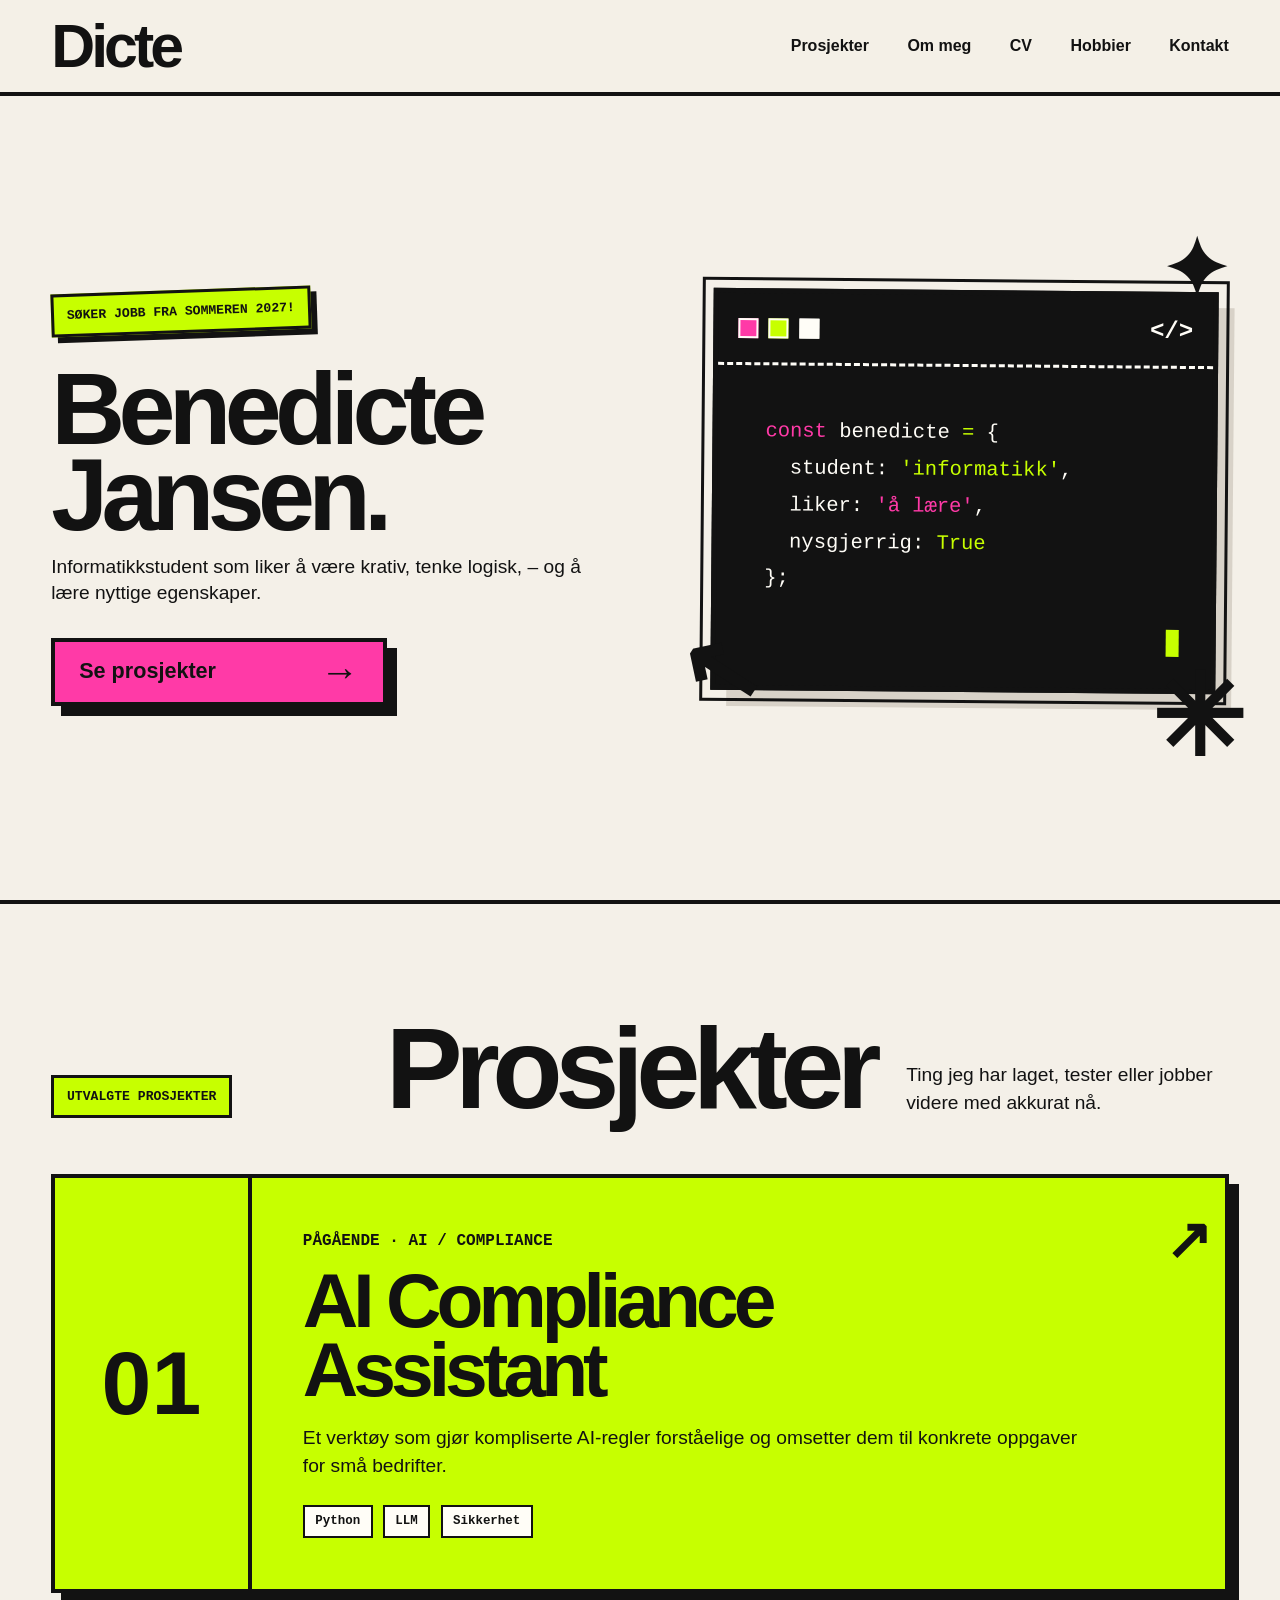
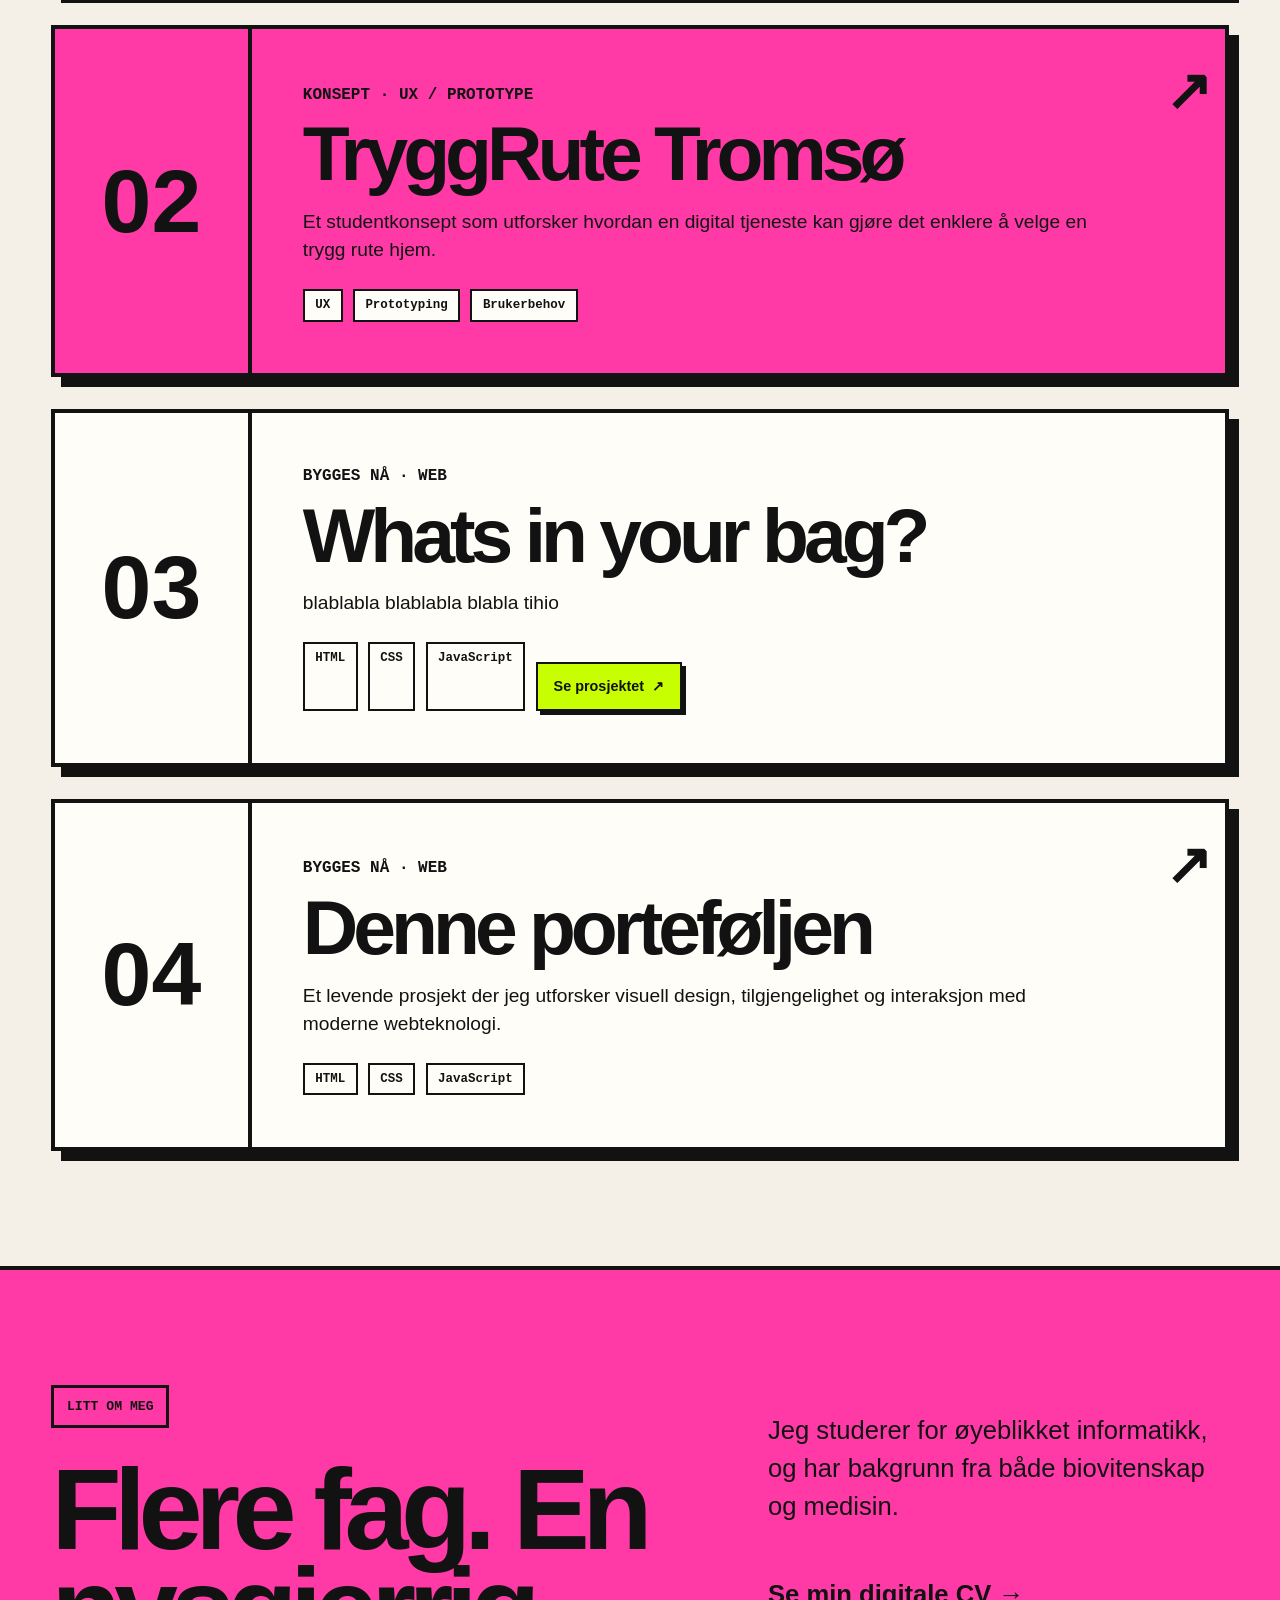
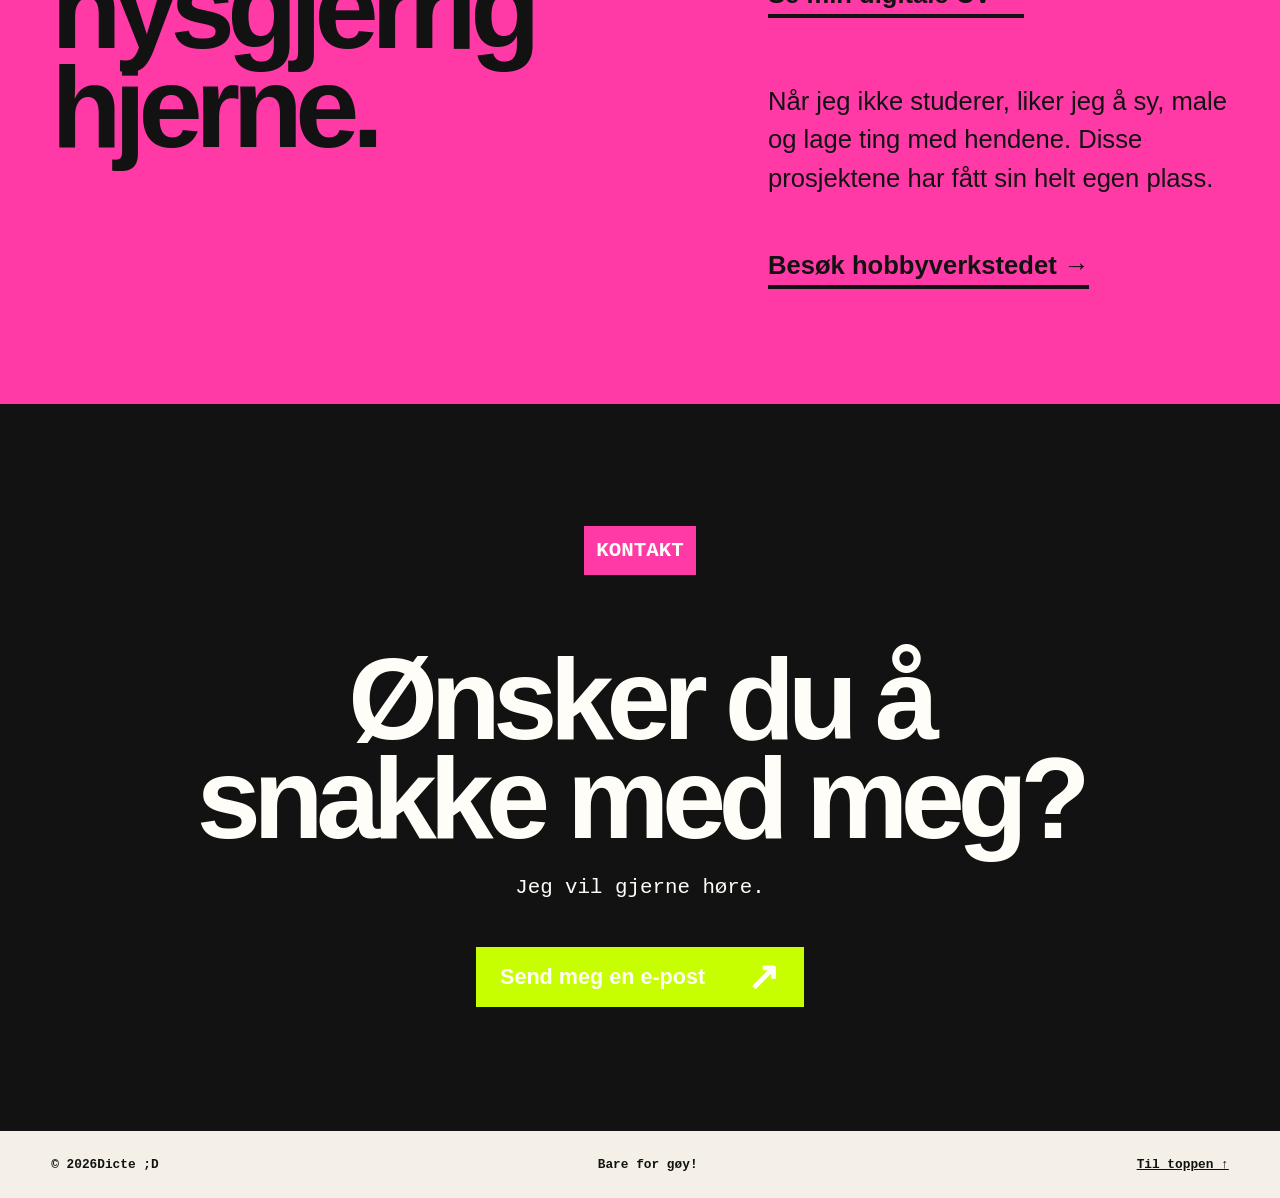
==== index.html @ 51a048f0 "Første versjon av portflj" ====
<!doctype html>
<html lang="no">
  <head>
    <meta charset="UTF-8" />
    <meta name="viewport" content="width=device-width, initial-scale=1.0" />
    <meta
      name="description"
      content="Porteføljen til Dicte – informatikkstudent, utvikler og kreativ problemløser."
    />
    <title>Benedicte – informatikkstudent og utvikler</title>
    <link rel="stylesheet" href="style.css" />
    <script src="script.js" defer></script>
  </head>

  <body>
    <header class="site-header" id="top">
      <a class="site-logo" href="index.html" aria-label="Dicte – forsiden">
        Dicte
      </a>

      <button
        class="menu-button"
        type="button"
        aria-expanded="false"
        aria-controls="main-menu"
      >
        Meny +
      </button>

      <nav class="main-menu" id="main-menu" aria-label="Hovedmeny">
        <a href="#prosjekter">Prosjekter</a>
        <a href="#om">Om meg</a>
        <a href="CV.html">CV</a>
        <a href="hobbier.html">Hobbier</a>
        <a href="#kontakt">Kontakt</a>
      </nav>
    </header>

    <main>
      <section class="hero" aria-labelledby="hero-title">
        <div class="hero__copy">
          <p class="sticker">Søker jobb fra sommeren 2027!</p>
          <h1 id="hero-title">Benedicte<br />Jansen.</h1>
          <p class="hero__intro">
            Informatikkstudent som liker å være krativ, tenke logisk,
            – og å lære nyttige egenskaper.
          </p>
          <a class="button button--pink" href="#prosjekter">
            Se prosjekter <span aria-hidden="true">→</span>
          </a>
        </div>

        <div class="hero__visual" aria-label="En liten kodeintroduksjon">
          <span class="decoration decoration--spark" aria-hidden="true">✦</span>
          <div class="terminal">
            <div class="terminal__bar" aria-hidden="true">
              <span class="dot dot--pink"></span>
              <span class="dot dot--lime"></span>
              <span class="dot dot--paper"></span>
              <strong>&lt;/&gt;</strong>
            </div>
            <pre><code><span class="pink">const</span> benedicte <span class="lime">=</span> {
  student: <span class="lime">'informatikk'</span>,
  liker: <span class="pink">'å lære'</span>,
  nysgjerrig: <span class="lime">True</span>
};</code></pre>
            <span class="terminal__caret" aria-hidden="true"></span>
          </div>
          <span class="decoration decoration--cursor" aria-hidden="true">↖</span>
          <span class="decoration decoration--star" aria-hidden="true">✳</span>
        </div>
      </section>

      <section class="section" id="prosjekter" aria-labelledby="projects-title">
        <div class="section-heading">
          <p class="label">Utvalgte prosjekter</p>
          <h2 id="projects-title">Prosjekter</h2>
          <p>Ting jeg har laget, tester eller jobber videre med akkurat nå.</p>
        </div>

        <div class="project-list">
          
          <article class="project-card project-card--lime">
            <div class="project-card__number">01</div>
            <div class="project-card__content">
              <p class="eyebrow">Pågående · AI / compliance</p>
              <h3>AI Compliance Assistant</h3>
              <p>
                Et verktøy som gjør kompliserte AI-regler forståelige og
                omsetter dem til konkrete oppgaver for små bedrifter.
              </p>
              <ul class="tags" aria-label="Teknologier">
                <li>Python</li>
                <li>LLM</li>
                <li>Sikkerhet</li>
              </ul>
            </div>
            <span class="project-card__arrow" aria-hidden="true">↗</span>
          </article>

          <article class="project-card project-card--pink">
            <div class="project-card__number">02</div>
            <div class="project-card__content">
              <p class="eyebrow">Konsept · UX / prototype</p>
              <h3>TryggRute Tromsø</h3>
              <p>
                Et studentkonsept som utforsker hvordan en digital tjeneste kan
                gjøre det enklere å velge en trygg rute hjem.
              </p>
              <ul class="tags" aria-label="Teknologier">
                <li>UX</li>
                <li>Prototyping</li>
                <li>Brukerbehov</li>
              </ul>
            </div>
            <span class="project-card__arrow" aria-hidden="true">↗</span>
          </article>

          <article class="project-card project-card--paper">
            <div class="project-card__number">03</div>
            <div class="project-card__content">
              <p class="eyebrow">Bygges nå · Web</p>
              <h3>Whats in your bag?</h3>
              <p>
                blablabla blablabla blabla tihio              
              </p>
              <ul class="tags" aria-label="Teknologier">
                <li>HTML</li>
                <li>CSS</li>
                <li>JavaScript</li>
              <a
                class="project-card__link"
                href="prosjekter/whats-in-your-bag/index.html"
                target="_blank"
                rel="noopener noreferrer"
              >
              Se prosjektet <span aria-hidden="true">↗</span>
              </a>
            </div>
          </article>

          <article class="project-card project-card--paper">
            <div class="project-card__number">04</div>
            <div class="project-card__content">
              <p class="eyebrow">Bygges nå · Web</p>
              <h3>Denne porteføljen</h3>
              <p>
                Et levende prosjekt der jeg utforsker visuell design,
                tilgjengelighet og interaksjon med moderne webteknologi.
              </p>
              <ul class="tags" aria-label="Teknologier">
                <li>HTML</li>
                <li>CSS</li>
                <li>JavaScript</li>
              </ul>
            </div>
            <span class="project-card__arrow" aria-hidden="true">↗</span>
          </article>


        </div>
      </section>

      <section class="section about" id="om" aria-labelledby="about-title">
        <div>
          <p class="label label--pink">Litt om meg</p>
          <h2 id="about-title">Flere fag. En nysgjerrig hjerne.</h2>
        </div>
        <div class="about__copy">
          <p>
            Jeg studerer for øyeblikket informatikk, og har bakgrunn fra både biovitenskap og
            medisin. 
          </p>
           <a class="text-link" href="CV.html">
            Se min digitale CV →
          </a>
          <p>
            <br>
            Når jeg ikke studerer, liker jeg å sy, male og lage ting med
            hendene. Disse prosjektene har fått sin helt egen plass.
          </p>
          <a class="text-link" href="hobbier.html">
            Besøk hobbyverkstedet →
          </a>
        </div>
      </section>


      <section
        class="section contact"
        id="kontakt"
        aria-labelledby="contact-title"
      >
        <p class="label label--pink">Kontakt</p>
        <h2 id="contact-title">Ønsker du å snakke med meg?</h2>
        <p>Jeg vil gjerne høre.</p>

        <!-- EPOST -->
        <a class="button button--lime" href="mailto:benedicte.jansen@hotmail.no">
          Send meg en e-post <span aria-hidden="true">↗</span>
        </a>
      </section>
    </main>

    <footer class="site-footer">
      <p>© <span data-current-year></span>Dicte ;D</p>
      <p>Bare for gøy!</p>
      <a href="#top">Til toppen ↑</a>
    </footer>
  </body>
</html>
---- style.css ----
:root {
  --paper: #f4f0e8;
  --paper-bright: #fffdf7;
  --ink: #121212;
  --lime: #c7ff00;
  --pink: #ff3aa7;
  --muted: #d8d2c8;
  --border: 4px solid var(--ink);
  --shadow: 10px 10px 0 var(--ink);
  --page-padding: clamp(1.1rem, 4vw, 4rem);
}

* {
  box-sizing: border-box;
}

html {
  scroll-behavior: smooth;
  scroll-padding-top: 7rem;
}

body {
  margin: 0;
  background: var(--paper);
  color: var(--ink);
  font-family: "Courier New", Courier, monospace;
  line-height: 1.5;
}

a {
  color: inherit;
}

:focus-visible {
  outline: 4px solid var(--pink);
  outline-offset: 4px;
}

::selection {
  background: var(--pink);
}

.pink {
  color: var(--pink);
}

.lime {
  color: var(--lime);
}

.site-header {
  position: relative;
  z-index: 20;
  display: flex;
  min-height: 6rem;
  align-items: center;
  justify-content: space-between;
  padding: 1rem var(--page-padding);
  border-bottom: var(--border);
  background: rgba(244, 240, 232, 0.97);
}

.site-logo,
.hero h1,
.section h2,
.project-card h3,
.hobby-hero h1,
.hobby-card h3 {
  font-family: "Arial Black", Arial, sans-serif;
  font-weight: 900;
  letter-spacing: -0.065em;
}

.site-logo {
  font-size: clamp(2.4rem, 5vw, 3.8rem);
  line-height: 0.8;
  text-decoration: none;
}

.main-menu {
  display: flex;
  gap: clamp(1.2rem, 3vw, 3rem);
  font-family: Arial, sans-serif;
  font-weight: 900;
}

.main-menu a {
  position: relative;
  text-decoration: none;
}

.main-menu a::after {
  position: absolute;
  right: 0;
  bottom: -0.55rem;
  left: 0;
  z-index: -1;
  height: 0.45rem;
  background: var(--lime);
  content: "";
  transform: scaleX(0);
  transform-origin: left;
  transition: transform 160ms ease;
}

.main-menu a:hover::after,
.main-menu a:focus-visible::after,
.main-menu a[aria-current="page"]::after {
  transform: scaleX(1);
}

.menu-button {
  display: none;
}

.hero {
  display: grid;
  min-height: calc(100vh - 6rem);
  grid-template-columns: minmax(0, 1.05fr) minmax(24rem, 0.95fr);
  align-items: center;
  gap: clamp(3rem, 7vw, 7rem);
  padding: clamp(3rem, 6vw, 6.5rem) var(--page-padding);
  overflow: hidden;
}

.sticker,
.label {
  display: inline-block;
  width: fit-content;
  margin: 0;
  padding: 0.55rem 0.8rem;
  border: 3px solid var(--ink);
  background: var(--lime);
  font-size: 0.82rem;
  font-weight: 900;
  text-transform: uppercase;
}

.sticker {
  box-shadow: 6px 6px 0 var(--ink);
  transform: rotate(-2deg);
}

.label--pink {
  background: var(--pink);
}

.hero h1 {
  max-width: 100%;
  margin: 2rem 0 1rem;
  font-size: clamp(5rem, 8vw, 9rem);
  line-height: 0.84;
}

.hero__copy {
  min-width: 0;
  max-width: 100%;
}

.hero__visual {
  position: relative;
  min-width: 0;
  min-height: 34rem;
}

.hero__intro {
  max-width: 36rem;
  margin: 0 0 2rem;
  font-family: Arial, sans-serif;
  font-size: clamp(1rem, 1.5vw, 1.3rem);
  line-height: 1.35;
  overflow-wrap: break-word;
}

.button {
  display: inline-flex;
  min-height: 4.25rem;
  min-width: min(100%, 21rem);
  align-items: center;
  justify-content: space-between;
  gap: 2rem;
  padding: 0.85rem 1.5rem;
  border: var(--border);
  box-shadow: var(--shadow);
  font-family: Arial, sans-serif;
  font-size: clamp(1.05rem, 2vw, 1.35rem);
  font-weight: 900;
  text-decoration: none;
  transition:
    transform 150ms ease,
    box-shadow 150ms ease;
}

.button:hover {
  box-shadow: 15px 15px 0 var(--ink);
  transform: translate(-5px, -5px);
}

.button--pink {
  background: var(--pink);
}

.button--lime {
  background: var(--lime);
}

.button span {
  font-size: 1.8em;
  line-height: 0;
}

.hero__visual {
  position: relative;
  min-height: 34rem;
}

.terminal {
  position: absolute;
  top: 4rem;
  right: 0.75rem;
  left: 0;
  border: 5px solid var(--ink);
  outline: 3px solid var(--ink);
  outline-offset: 8px;
  background: var(--ink);
  box-shadow: 16px 16px 0 var(--muted);
  color: var(--paper-bright);
  transform: rotate(0.5deg);
}

.terminal__bar {
  display: flex;
  align-items: center;
  gap: 0.65rem;
  height: 4.5rem;
  padding: 0 1.25rem;
  border-bottom: 3px dashed var(--paper-bright);
}

.terminal__bar strong {
  margin-left: auto;
  font-size: 1.5rem;
}

.dot {
  width: 1.25rem;
  height: 1.25rem;
  border: 2px solid var(--paper-bright);
}

.dot--pink {
  background: var(--pink);
}

.dot--lime {
  background: var(--lime);
}

.dot--paper {
  background: var(--paper-bright);
}

.terminal pre {
  min-height: 20rem;
  margin: 0;
  padding: clamp(1.5rem, 4vw, 3rem);
  overflow: hidden;
  font-size: clamp(1rem, 1.6vw, 1.45rem);
  line-height: 1.8;
  white-space: pre-wrap;
}

.terminal__caret {
  position: absolute;
  right: 2rem;
  bottom: 2rem;
  width: 0.8rem;
  height: 1.7rem;
  background: var(--lime);
  animation: blink 900ms steps(2, jump-none) infinite;
}

.decoration {
  position: absolute;
  font-family: Arial, sans-serif;
  font-weight: 900;
}

.decoration--spark {
  top: -1rem;
  right: 0;
  font-size: 5rem;
}

.decoration--cursor {
  bottom: 1.75rem;
  left: -2rem;
  font-size: 6rem;
  transform: rotate(-12deg);
}

.decoration--star {
  right: -1rem;
  bottom: -2rem;
  font-size: 7rem;
}

.section {
  padding: clamp(5rem, 9vw, 9rem) var(--page-padding);
  border-top: var(--border);
}

.section-heading {
  display: grid;
  grid-template-columns: 0.75fr 1.1fr 0.8fr;
  align-items: end;
  gap: 2rem;
  margin-bottom: 3.5rem;
}

.section-heading--small {
  grid-template-columns: 0.7fr 2fr;
}

.section h2 {
  margin: 0;
  font-size: clamp(4rem, 9vw, 8rem);
  line-height: 0.86;
}

.section-heading > p:last-child {
  max-width: 30rem;
  margin: 0;
  font-family: Arial, sans-serif;
  font-size: 1.2rem;
}

.project-list {
  display: grid;
  gap: 2rem;
}

.project-card {
  position: relative;
  display: grid;
  min-height: 22rem;
  grid-template-columns: minmax(7rem, 0.22fr) 1fr 5rem;
  border: var(--border);
  box-shadow: var(--shadow);
  overflow: hidden;
  transition:
    transform 160ms ease,
    box-shadow 160ms ease;
}

.project-card:hover {
  box-shadow: 16px 16px 0 var(--ink);
  transform: translate(-6px, -6px);
}

.project-card--lime {
  background: var(--lime);
}

.project-card--pink {
  background: var(--pink);
}

.project-card--paper {
  background: var(--paper-bright);
}

.project-card__number {
  display: grid;
  place-items: center;
  border-right: var(--border);
  font-family: "Arial Black", Arial, sans-serif;
  font-size: clamp(3rem, 7vw, 6rem);
  font-weight: 900;
}

.project-card__content {
  align-self: end;
  padding: clamp(1.5rem, 4vw, 3.5rem);
}

.eyebrow {
  margin: 0 0 0.8rem;
  font-weight: 900;
  text-transform: uppercase;
}

.project-card h3 {
  max-width: 17ch;
  margin: 0 0 1rem;
  font-size: clamp(3rem, 6vw, 6.5rem);
  line-height: 0.9;
}

.project-card__content > p:not(.eyebrow) {
  max-width: 50rem;
  font-family: Arial, sans-serif;
  font-size: 1.2rem;
}

.project-card__arrow {
  padding: 1.25rem;
  font-family: Arial, sans-serif;
  font-size: 3.5rem;
  font-weight: 900;
}

.tags {
  display: flex;
  flex-wrap: wrap;
  gap: 0.65rem;
  margin: 1.5rem 0 0;
  padding: 0;
  list-style: none;
}

.tags li,
.hobby-card li {
  padding: 0.3rem 0.65rem;
  border: 2px solid var(--ink);
  background: var(--paper-bright);
  font-size: 0.78rem;
  font-weight: 900;
}

.about {
  display: grid;
  grid-template-columns: 1fr 0.75fr;
  gap: clamp(3rem, 8vw, 9rem);
  background: var(--pink);
}

.about .label {
  margin-bottom: 2rem;
}

.about__copy {
  align-self: end;
  font-family: Arial, sans-serif;
  font-size: clamp(1.25rem, 2vw, 1.6rem);
}

.text-link {
  display: inline-block;
  margin-top: 1.5rem;
  border-bottom: 4px solid var(--ink);
  font-weight: 900;
  text-decoration: none;
}

.text-link:hover {
  background: var(--lime);
}

.skills {
  background: var(--paper-bright);
}

.skills__grid {
  display: grid;
  grid-template-columns: repeat(2, 1fr);
  margin: 0;
  padding: 0;
  border-top: var(--border);
  border-left: var(--border);
  list-style: none;
}

.skills__grid li {
  display: flex;
  min-height: 7rem;
  align-items: center;
  gap: 1.5rem;
  padding: 1.5rem;
  border-right: var(--border);
  border-bottom: var(--border);
  font-family: Arial, sans-serif;
  font-size: clamp(1.15rem, 2vw, 1.6rem);
  font-weight: 900;
}

.skills__grid span {
  color: var(--pink);
  font: 900 0.9rem/1 "Courier New", monospace;
}

.contact {
  background: var(--ink);
  color: var(--paper-bright);
  text-align: center;
}

.contact .label {
  margin-inline: auto;
}

.contact h2 {
  max-width: 14ch;
  margin: 2rem auto 1.5rem;
}

.contact > p {
  margin-bottom: 2.5rem;
  font-size: 1.3rem;
}

.contact small {
  display: block;
  margin-top: 2rem;
  color: var(--muted);
}

.site-footer {
  display: flex;
  justify-content: space-between;
  gap: 1rem;
  padding: 1.5rem var(--page-padding);
  border-top: var(--border);
  font-size: 0.8rem;
  font-weight: 900;
}

.site-footer p {
  margin: 0;
}

/* HOBBYSIDEN */

.hobby-hero {
  position: relative;
  display: grid;
  min-height: 42rem;
  grid-template-columns: 1.25fr 0.75fr;
  align-items: center;
  gap: clamp(3rem, 7vw, 8rem);
  padding: clamp(4rem, 8vw, 8rem) var(--page-padding) 7rem;
  overflow: hidden;
}

.hobby-hero h1 {
  margin: 2rem 0 0;
  font-size: clamp(6rem, 15vw, 14rem);
  line-height: 0.78;
}

.hobby-hero__intro {
  position: relative;
  padding: clamp(1.5rem, 4vw, 3rem);
  border: var(--border);
  background: var(--pink);
  box-shadow: var(--shadow);
  font-family: Arial, sans-serif;
  font-size: clamp(1.2rem, 2vw, 1.6rem);
  font-weight: 700;
  transform: rotate(1.5deg);
}

.hobby-hero__intro > span {
  position: absolute;
  right: -1rem;
  bottom: -3.5rem;
  font-size: 5rem;
}

.measuring-tape {
  position: absolute;
  right: -2rem;
  bottom: 0;
  left: -2rem;
  display: grid;
  height: 3.3rem;
  grid-template-columns: repeat(12, 1fr);
  border-top: var(--border);
  border-bottom: var(--border);
  background: var(--lime);
  transform: rotate(-1deg);
}

.measuring-tape span {
  padding: 0.9rem 0 0 0.5rem;
  border-left: 2px solid var(--ink);
  font-size: 0.7rem;
  font-weight: 900;
}

.hobby-gallery {
  background: var(--paper-bright);
}

.gallery-heading {
  display: grid;
  grid-template-columns: 1.4fr 0.6fr;
  align-items: end;
  gap: clamp(2rem, 6vw, 7rem);
  margin-bottom: 3rem;
}

.gallery-heading h2 {
  max-width: 10ch;
  margin-top: 1.75rem;
}

.gallery-heading > p {
  font-family: Arial, sans-serif;
  font-size: 1.15rem;
}

.filters {
  display: flex;
  flex-wrap: wrap;
  gap: 0.75rem;
  padding: 1.25rem 0;
  border-top: 3px solid var(--ink);
  border-bottom: 3px solid var(--ink);
}

.filters button {
  min-height: 3rem;
  padding: 0.55rem 1rem;
  border: 3px solid var(--ink);
  background: var(--paper);
  box-shadow: 4px 4px 0 var(--ink);
  color: var(--ink);
  cursor: pointer;
  font: 900 0.9rem/1 "Courier New", monospace;
}

.filters button:hover,
.filters button:focus-visible {
  background: var(--pink);
}

.filters button.is-active {
  background: var(--lime);
  box-shadow: 1px 1px 0 var(--ink);
  transform: translate(3px, 3px);
}

.filter-status {
  margin: 1rem 0 2rem;
  font-size: 0.8rem;
  font-weight: 900;
  text-align: right;
  text-transform: uppercase;
}

.hobby-grid {
  display: grid;
  grid-template-columns: repeat(2, 1fr);
  gap: clamp(1.5rem, 3vw, 3rem);
}

.hobby-card {
  display: grid;
  grid-template-rows: 22rem 1fr;
  border: var(--border);
  background: var(--paper);
  box-shadow: var(--shadow);
}

.hobby-card--featured {
  grid-column: span 2;
  grid-template-columns: 1.15fr 0.85fr;
  grid-template-rows: minmax(29rem, auto);
}

.hobby-card__visual {
  position: relative;
  border-bottom: var(--border);
  overflow: hidden;
}

.hobby-card--featured .hobby-card__visual {
  border-right: var(--border);
  border-bottom: 0;
}

.hobby-card__visual img {
  width: 100%;
  height: 100%;
  object-fit: cover;
  object-position: center;
}

.image-note {
  position: absolute;
  top: 1.25rem;
  left: 1.25rem;
  z-index: 2;
  padding: 0.4rem 0.6rem;
  border: 2px solid var(--ink);
  background: var(--paper-bright);
  box-shadow: 3px 3px 0 var(--ink);
  font-size: 0.7rem;
  font-weight: 900;
  text-transform: uppercase;
}

.hobby-card__number {
  position: absolute;
  right: 1rem;
  bottom: -0.7rem;
  z-index: 2;
  color: var(--paper-bright);
  font: 900 clamp(5rem, 10vw, 9rem) / 1 "Arial Black", Arial, sans-serif;
  -webkit-text-stroke: 3px var(--ink);
}

.visual--stitch {
  background:
    repeating-linear-gradient(
      90deg,
      transparent 0 3.5rem,
      var(--ink) 3.5rem 3.8rem,
      transparent 3.8rem 7rem
    ),
    linear-gradient(
      135deg,
      var(--pink) 0 48%,
      var(--lime) 48% 52%,
      var(--muted) 52%
    );
}

.visual--pattern {
  background:
    radial-gradient(circle at 28% 45%, white 0 4rem, transparent 4.1rem),
    radial-gradient(circle at 68% 63%, var(--pink) 0 6rem, transparent 6.1rem),
    linear-gradient(
      120deg,
      var(--lime) 0 36%,
      var(--ink) 36% 40%,
      var(--muted) 40%
    );
}

.visual--checker {
  background: repeating-conic-gradient(
    var(--ink) 0 25%,
    var(--pink) 0 50%
  ) 50% / 4rem 4rem;
}

.visual--scribble {
  background:
    radial-gradient(
      ellipse,
      transparent 0 30%,
      var(--ink) 31% 33%,
      transparent 34% 42%,
      var(--pink) 43% 58%,
      transparent 59%
    ),
    var(--lime);
}

.visual--grid {
  background-color: var(--muted);
  background-image:
    linear-gradient(var(--ink) 2px, transparent 2px),
    linear-gradient(90deg, var(--ink) 2px, transparent 2px);
  background-size: 2.4rem 2.4rem;
}

.visual--spark {
  background: conic-gradient(
    from 15deg,
    var(--pink),
    var(--lime),
    var(--paper-bright),
    var(--pink)
  );
}

.visual--spark::after {
  position: absolute;
  inset: 0;
  display: grid;
  place-items: center;
  content: "✳";
  font: 900 10rem/1 Arial, sans-serif;
}

.hobby-card__content {
  display: flex;
  flex-direction: column;
  padding: clamp(1.5rem, 3vw, 2.5rem);
}

.hobby-card__meta {
  display: flex;
  justify-content: space-between;
  gap: 1rem;
  font-size: 0.76rem;
  font-weight: 900;
  text-transform: uppercase;
}

.hobby-card h3 {
  margin: 1rem 0;
  font-size: clamp(2.6rem, 5vw, 4.8rem);
  line-height: 0.9;
}

.hobby-card__content > p {
  margin: 0 0 1.5rem;
  font-family: Arial, sans-serif;
  font-size: 1.05rem;
}

.hobby-card__content ul {
  display: flex;
  flex-wrap: wrap;
  gap: 0.55rem;
  margin: auto 0 0;
  padding: 0;
  list-style: none;
}

.process {
  display: grid;
  grid-template-columns: 0.8fr 1.2fr;
  gap: clamp(3rem, 7vw, 8rem);
  background: var(--lime);
}

.process ol {
  margin: 0;
  padding: 0;
  border-top: var(--border);
  list-style: none;
}

.process li {
  display: grid;
  grid-template-columns: 4rem 0.5fr 1fr;
  align-items: baseline;
  gap: 1rem;
  padding: 1.5rem 0;
  border-bottom: var(--border);
}

.process li > span {
  color: var(--pink);
  font-weight: 900;
}

.process strong {
  font-family: Arial, sans-serif;
  font-size: 1.4rem;
}

.process p {
  margin: 0;
  font-family: Arial, sans-serif;
}

.hobby-contact h2 {
  max-width: 12ch;
  margin-top: 1.75rem;
}

.hobby-contact > div {
  display: flex;
  align-items: center;
  gap: 3rem;
  margin-top: 3rem;
}

@keyframes blink {
  50% {
    opacity: 0;
  }
}

@media (max-width: 900px) {
  .menu-button {
    display: block;
    padding: 0.65rem 0.85rem;
    border: 3px solid var(--ink);
    background: var(--lime);
    box-shadow: 4px 4px 0 var(--ink);
    color: var(--ink);
    cursor: pointer;
    font-family: Arial, sans-serif;
    font-weight: 900;
  }

  .main-menu {
    position: absolute;
    top: calc(100% + 0.8rem);
    right: var(--page-padding);
    display: none;
    min-width: 14rem;
    border: 3px solid var(--ink);
    background: var(--paper-bright);
    box-shadow: 7px 7px 0 var(--ink);
  }

  .main-menu.is-open {
    display: grid;
  }

  .main-menu a {
    padding: 1rem;
    border-bottom: 2px solid var(--ink);
  }

  .main-menu a:last-child {
    border-bottom: 0;
  }

  .hero,
  .about,
  .hobby-hero,
  .gallery-heading,
  .process {
    grid-template-columns: 1fr;
  }

  .hero__visual {
    min-height: 31rem;
  }

  .section-heading,
  .section-heading--small {
    grid-template-columns: 1fr;
    align-items: start;
  }

  .hobby-card--featured {
    grid-template-columns: 1fr;
    grid-template-rows: 24rem 1fr;
  }

  .hobby-card--featured .hobby-card__visual {
    border-right: 0;
    border-bottom: var(--border);
  }
}

@media (max-width: 640px) {
  :root {
    --border: 3px solid var(--ink);
    --shadow: 7px 7px 0 var(--ink);
  }

  .site-header {
    min-height: 5rem;
  }

  .hero {
    min-height: auto;
    padding-top: 2.5rem;
  }

  .hero h1 {
    font-size: clamp(4.5rem, 25vw, 7rem);
  }

  .hero__visual {
    min-height: 24rem;
  }

  .terminal {
    top: 2rem;
    right: 0;
    outline-width: 2px;
    outline-offset: 5px;
  }

  .terminal__bar {
    height: 3.25rem;
  }

  .terminal pre {
    min-height: 17rem;
    padding: 1.25rem 1rem;
    font-size: 0.86rem;
  }

  .decoration--cursor {
    bottom: -0.75rem;
    left: -0.5rem;
    font-size: 3.5rem;
  }

  .decoration--spark {
    display: none;
  }

  .decoration--star {
    font-size: 4.5rem;
  }

  .project-card {
    min-height: 0;
    grid-template-columns: 1fr;
  }

  .project-card__number {
    display: block;
    padding: 0.75rem 1rem;
    border-right: 0;
    border-bottom: var(--border);
    font-size: 2.5rem;
  }

  .project-card__arrow {
    position: absolute;
    top: 0.35rem;
    right: 0.5rem;
  }

  .skills__grid,
  .hobby-grid {
    grid-template-columns: 1fr;
  }

  .hobby-hero {
    min-height: 0;
    padding-top: 3rem;
  }

  .hobby-hero h1 {
    font-size: clamp(5.1rem, 27vw, 8rem);
  }

  .hobby-card,
  .hobby-card--featured {
    grid-column: auto;
    grid-template-rows: 18rem 1fr;
  }

  .process li {
    grid-template-columns: 3rem 1fr;
  }

  .process li p {
    grid-column: 2;
  }

  .hobby-contact > div,
  .site-footer {
    align-items: flex-start;
    flex-direction: column;
    gap: 2rem;
  }
}

@media (prefers-reduced-motion: reduce) {
  html {
    scroll-behavior: auto;
  }

  *,
  *::before,
  *::after {
    animation-duration: 0.01ms !important;
    animation-iteration-count: 1 !important;
    transition-duration: 0.01ms !important;
  }
}


/* ========================================
   CV-SIDE
======================================== */

.cv-page {
  background: #f4f0e8;
  color: #121212;
}

.cv {
  width: min(1400px, calc(100% - 3rem));
  margin: 0 auto;
  padding: 3rem 0 6rem;
}

/* INTRO OG PROFILBILDE */

.cv-hero {
  display: grid;
  grid-template-columns: minmax(220px, 360px) minmax(0, 1fr);
  gap: clamp(2rem, 6vw, 6rem);
  align-items: center;
  padding: clamp(2rem, 6vw, 5rem) 0;
  border-bottom: 3px solid #121212;
}

.cv-photo {
  width: 100%;
  max-width: 360px;
  aspect-ratio: 4 / 5;
  margin: 0;
  overflow: hidden;
  background: #c7ff00;
  border: 3px solid #121212;
  box-shadow: 12px 12px 0 #121212;
  transform: rotate(-2deg);
}

/* profilbildet */
.cv-photo img {
  display: block;
  width: 100%;
  height: 100%;
  object-fit: cover;
  object-position: center 20%;
}

/*
Hvis hodet havner for høyt eller lavt, prøv for eksempel:

object-position: center top;
object-position: center 30%;
object-position: 60% 20%;
*/

.cv-hero__content {
  min-width: 0;
}

.cv-hero__content h1 {
  margin: 0.1em 0;
  font-size: clamp(4rem, 11vw, 10rem);
  line-height: 0.82;
  letter-spacing: -0.07em;
  overflow-wrap: break-word;
}

.cv-role {
  margin: 1.5rem 0 1rem;
  font-size: clamp(1.1rem, 2vw, 1.6rem);
  font-weight: 700;
}

.cv-summary {
  max-width: 48rem;
  margin: 0;
  font-family: Arial, sans-serif;
  font-size: clamp(1rem, 1.4vw, 1.2rem);
  line-height: 1.6;
}

.cv-actions {
  display: flex;
  flex-wrap: wrap;
  gap: 1rem;
  margin-top: 2rem;
}

/* HOVEDINNHOLD */

.cv-layout {
  display: grid;
  grid-template-columns: minmax(230px, 320px) minmax(0, 1fr);
  gap: clamp(2rem, 5vw, 5rem);
  padding-top: 4rem;
}

.cv-sidebar,
.cv-main {
  min-width: 0;
}

.cv-sidebar {
  display: flex;
  flex-direction: column;
  gap: 3rem;
}

.cv-sidebar section {
  padding-bottom: 2rem;
  border-bottom: 3px solid #121212;
}

.cv-sidebar h2 {
  margin: 0 0 1.25rem;
  font-size: 1.5rem;
  text-transform: uppercase;
}

.cv-contact-list,
.cv-simple-list,
.cv-pills {
  margin: 0;
  padding: 0;
  list-style: none;
}

.cv-contact-list {
  display: grid;
  gap: 1.2rem;
  font-family: Arial, sans-serif;
}

.cv-contact-list li {
  min-width: 0;
}

.cv-contact-list span {
  display: block;
  margin-bottom: 0.25rem;
  font-size: 0.75rem;
  font-weight: 800;
  text-transform: uppercase;
  letter-spacing: 0.12em;
}

.cv-contact-list a {
  color: inherit;
  overflow-wrap: anywhere;
}

.cv-pills {
  display: flex;
  flex-wrap: wrap;
  gap: 0.5rem;
}

.cv-pills li {
  padding: 0.5rem 0.75rem;
  background: #c7ff00;
  border: 2px solid #121212;
  font-family: Arial, sans-serif;
  font-size: 0.85rem;
  font-weight: 700;
}

.cv-simple-list {
  display: grid;
  gap: 0.75rem;
  font-family: Arial, sans-serif;
  line-height: 1.5;
}

/* SEKSJONER */

.cv-section {
  padding-bottom: 4rem;
}

.cv-section + .cv-section {
  padding-top: 4rem;
  border-top: 3px solid #121212;
}

.cv-section__heading {
  margin-bottom: 2rem;
}

.cv-section__heading h2 {
  margin: 0.15rem 0 0;
  font-size: clamp(2.5rem, 6vw, 5rem);
  line-height: 0.9;
  letter-spacing: -0.04em;
}

/* TIDSLINJE */

.cv-timeline {
  display: grid;
}

.cv-entry {
  display: grid;
  grid-template-columns: 8rem minmax(0, 1fr);
  gap: 2rem;
  padding: 2rem 0;
  border-top: 2px solid #121212;
}

.cv-entry:last-child {
  border-bottom: 2px solid #121212;
}

.cv-entry__date {
  font-family: Arial, sans-serif;
  font-size: 0.85rem;
  font-weight: 800;
  text-transform: uppercase;
}

.cv-entry h3 {
  margin: 0;
  font-size: clamp(1.35rem, 2vw, 1.8rem);
}

.cv-entry__place {
  margin: 0.35rem 0 0.9rem;
  color: #d21d82;
  font-family: Arial, sans-serif;
  font-weight: 800;
}

.cv-entry p:last-child {
  max-width: 48rem;
  margin-bottom: 0;
  font-family: Arial, sans-serif;
  line-height: 1.6;
}

/* ANDRE ERFARINGER */

.cv-other-grid {
  display: grid;
  grid-template-columns: repeat(2, minmax(0, 1fr));
  gap: 1.5rem;
}

.cv-other-grid article {
  min-width: 0;
  padding: 1.5rem;
  background: #fffdf8;
  border: 3px solid #121212;
  box-shadow: 7px 7px 0 #121212;
}

.cv-other-grid article:nth-child(2),
.cv-other-grid article:nth-child(3) {
  background: #ff9fd3;
}

.cv-other-grid span {
  display: block;
  margin-bottom: 2rem;
  font-family: Arial, sans-serif;
  font-size: 0.8rem;
  font-weight: 800;
}

.cv-other-grid h3 {
  margin: 0 0 0.75rem;
  font-size: 1.4rem;
}

.cv-other-grid p {
  margin: 0;
  font-family: Arial, sans-serif;
  line-height: 1.55;
}

/* MOBIL OG SMALERE SKJERMER */

@media (max-width: 850px) {
  .cv {
    width: min(100% - 2rem, 700px);
  }

  .cv-hero,
  .cv-layout {
    grid-template-columns: 1fr;
  }

  .cv-photo {
    width: min(75%, 320px);
  }

  .cv-hero__content h1 {
    font-size: clamp(4rem, 20vw, 7rem);
  }

  .cv-sidebar {
    display: grid;
    grid-template-columns: repeat(2, minmax(0, 1fr));
  }

  .cv-sidebar section:first-child {
    grid-column: 1 / -1;
  }
}

@media (max-width: 550px) {
  .cv-sidebar,
  .cv-other-grid {
    grid-template-columns: 1fr;
  }

  .cv-entry {
    grid-template-columns: 1fr;
    gap: 0.75rem;
  }

  .cv-actions {
    align-items: stretch;
    flex-direction: column;
  }

  .cv-actions .button {
    justify-content: center;
    text-align: center;
  }
}

@media print {
  .cv-screen-only,
  .cv-actions {
    display: none !important;
  }

  .cv-page {
    background: white;
  }

  .cv {
    width: 100%;
    padding: 0;
  }

  .cv-hero {
    grid-template-columns: 150px 1fr;
    gap: 2rem;
    padding: 0 0 2rem;
  }

  .cv-photo {
    max-width: 150px;
    box-shadow: none;
    transform: none;
  }

  .cv-hero__content h1 {
    font-size: 4rem;
  }

  .cv-layout {
    grid-template-columns: 210px 1fr;
    gap: 2rem;
    padding-top: 2rem;
  }

  .cv-section {
    break-inside: avoid;
  }

  .cv-entry,
  .cv-other-grid article {
    break-inside: avoid;
  }

  .cv-other-grid article {
    box-shadow: none;
  }
}

.project-card__link {
  display: inline-flex;
  align-items: center;
  gap: 0.5rem;
  width: fit-content;
  margin-top: 1.25rem;
  padding: 0.75rem 1rem;

  color: #121212;
  background: #c7ff00;
  border: 2px solid #121212;
  box-shadow: 4px 4px 0 #121212;

  font-family: Arial, sans-serif;
  font-size: 0.9rem;
  font-weight: 800;
  text-decoration: none;

  transition:
    transform 150ms ease,
    box-shadow 150ms ease;
}

.project-card__link:hover {
  transform: translate(3px, 3px);
  box-shadow: 1px 1px 0 #121212;
}

.project-card__link:focus-visible {
  outline: 3px solid #ff3aa7;
  outline-offset: 4px;
}
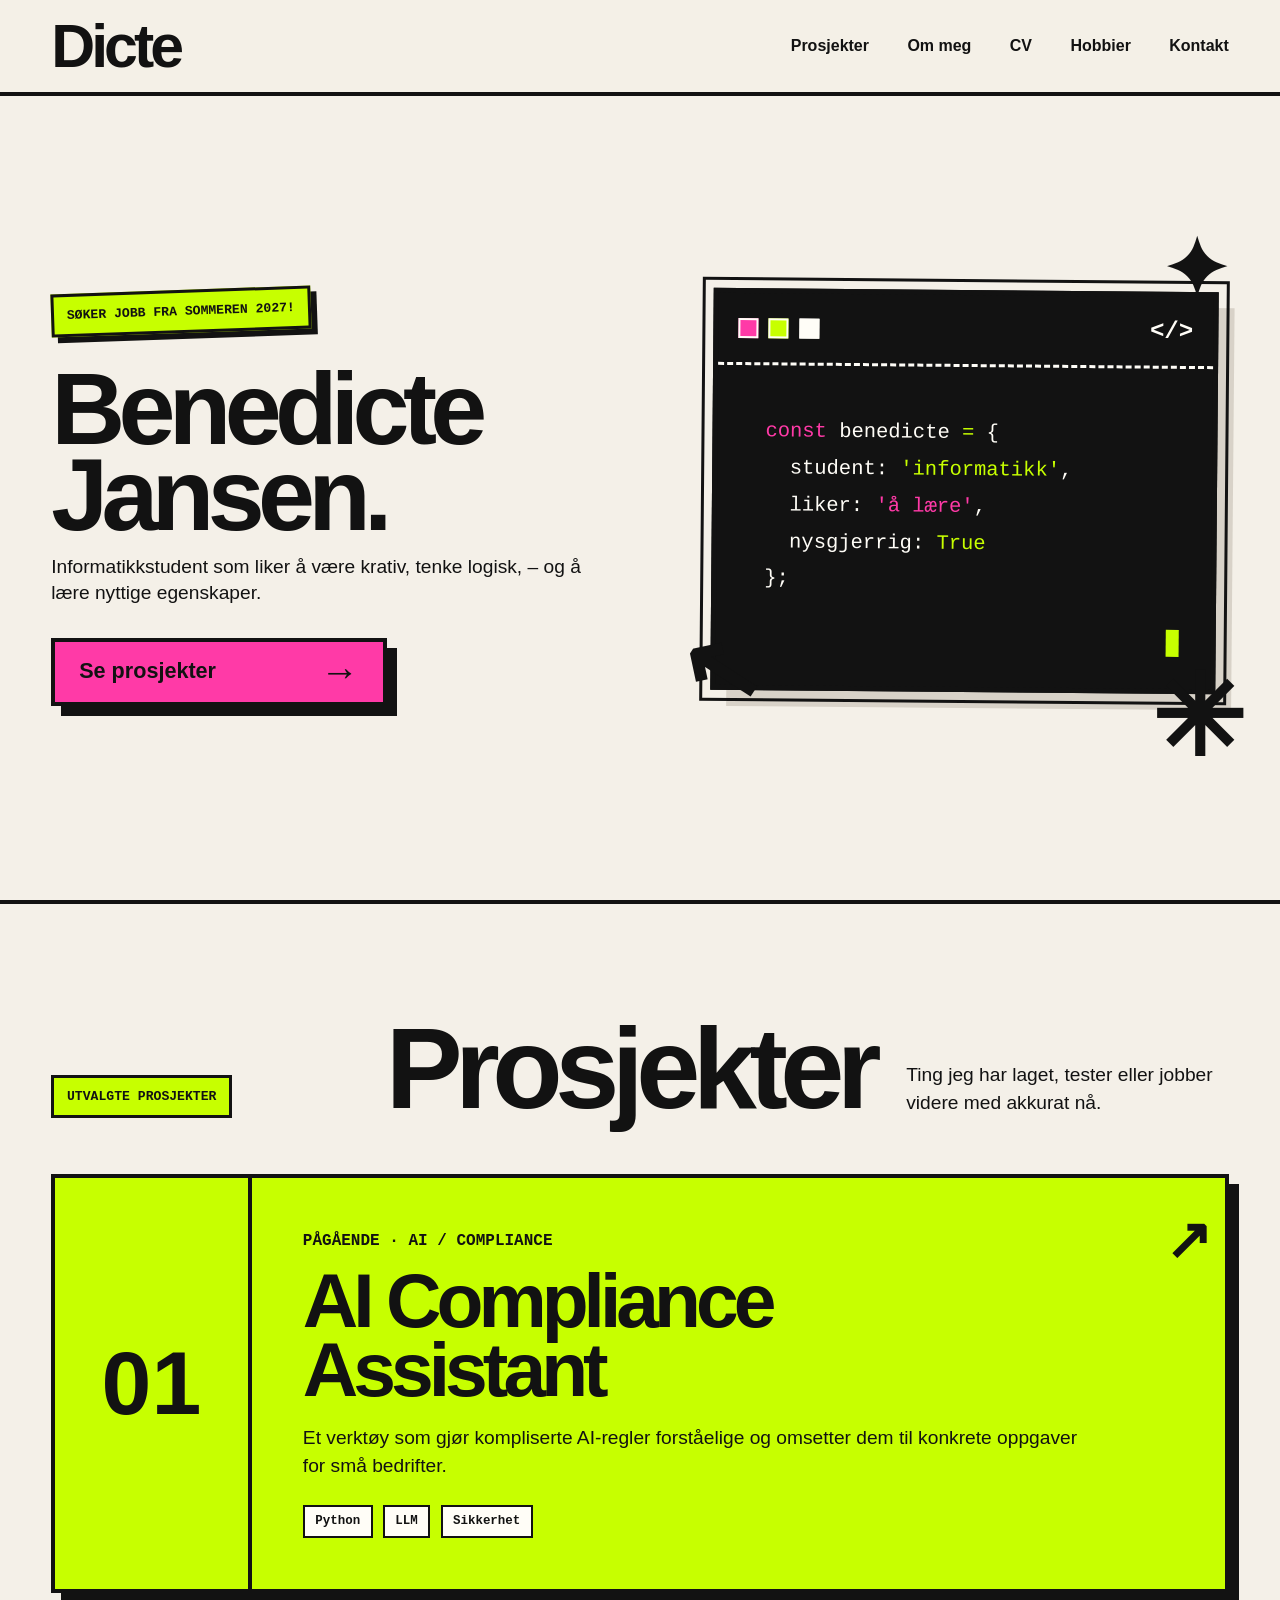
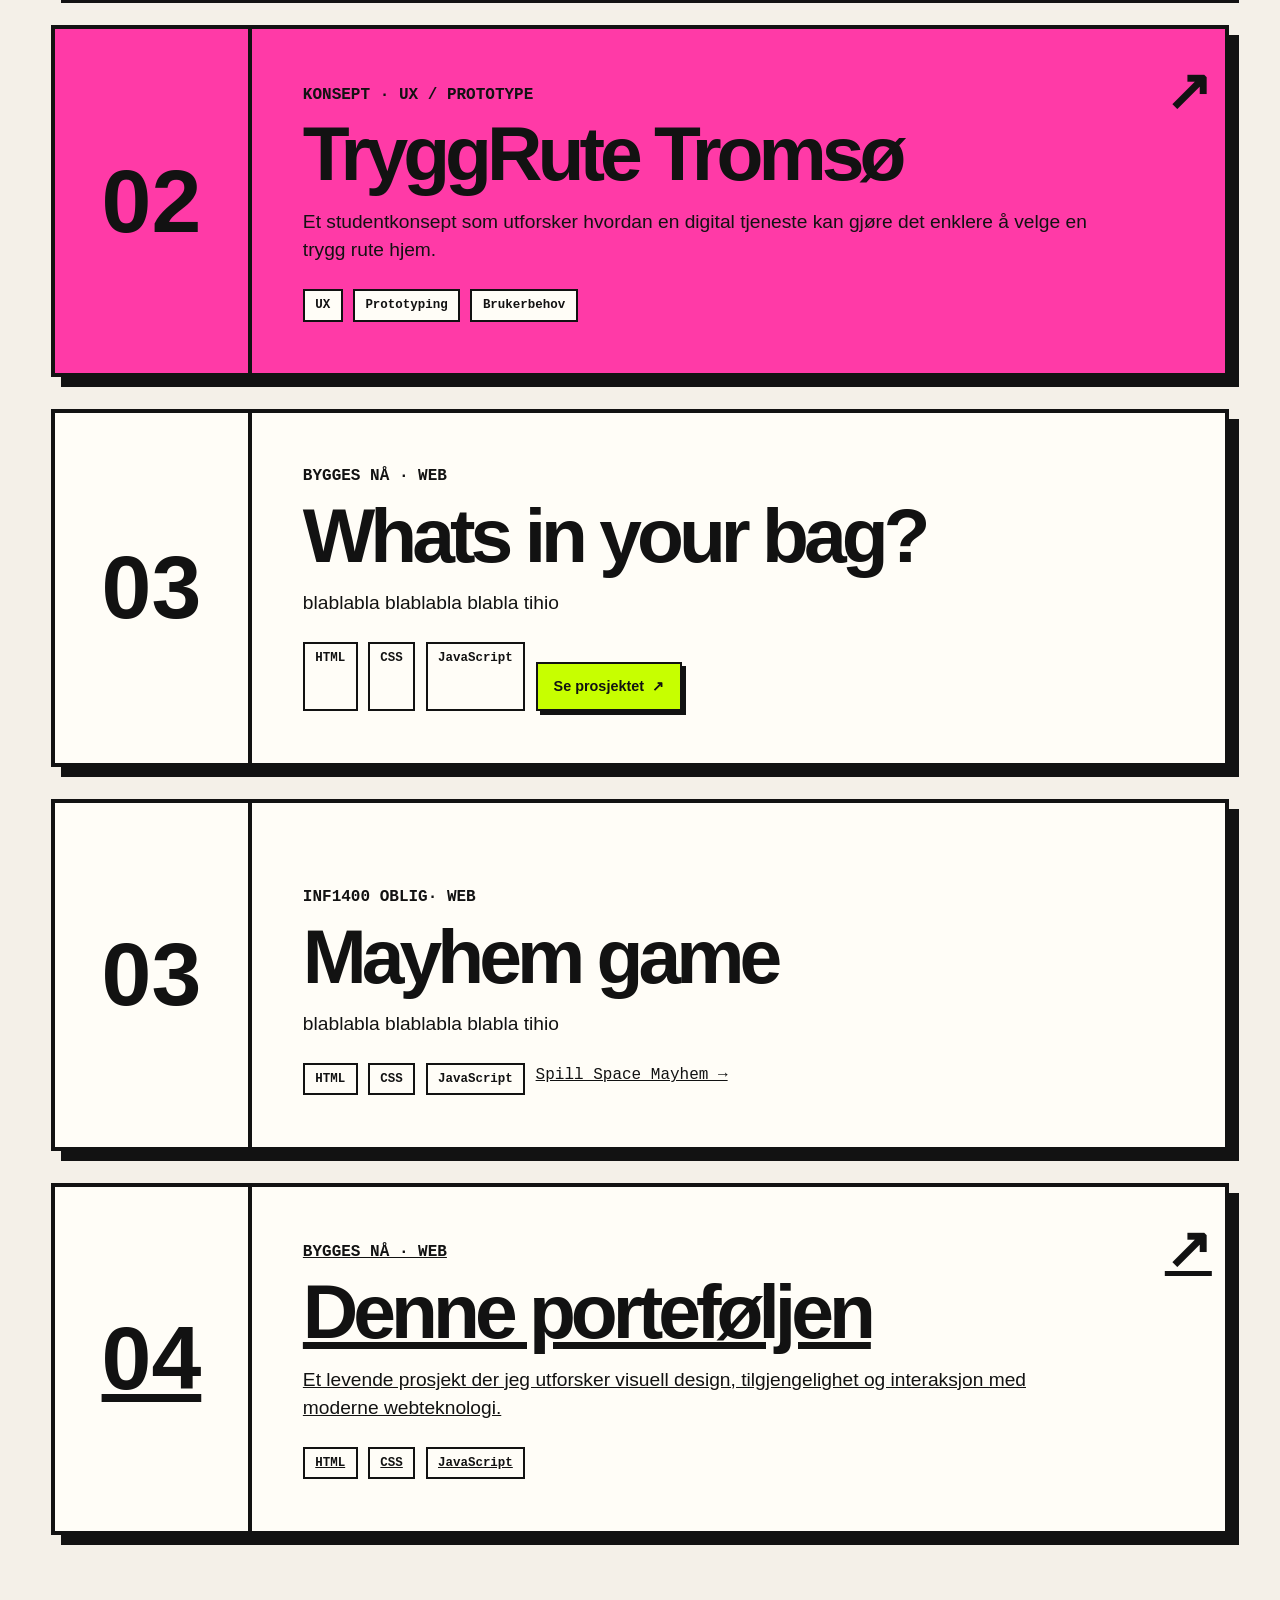
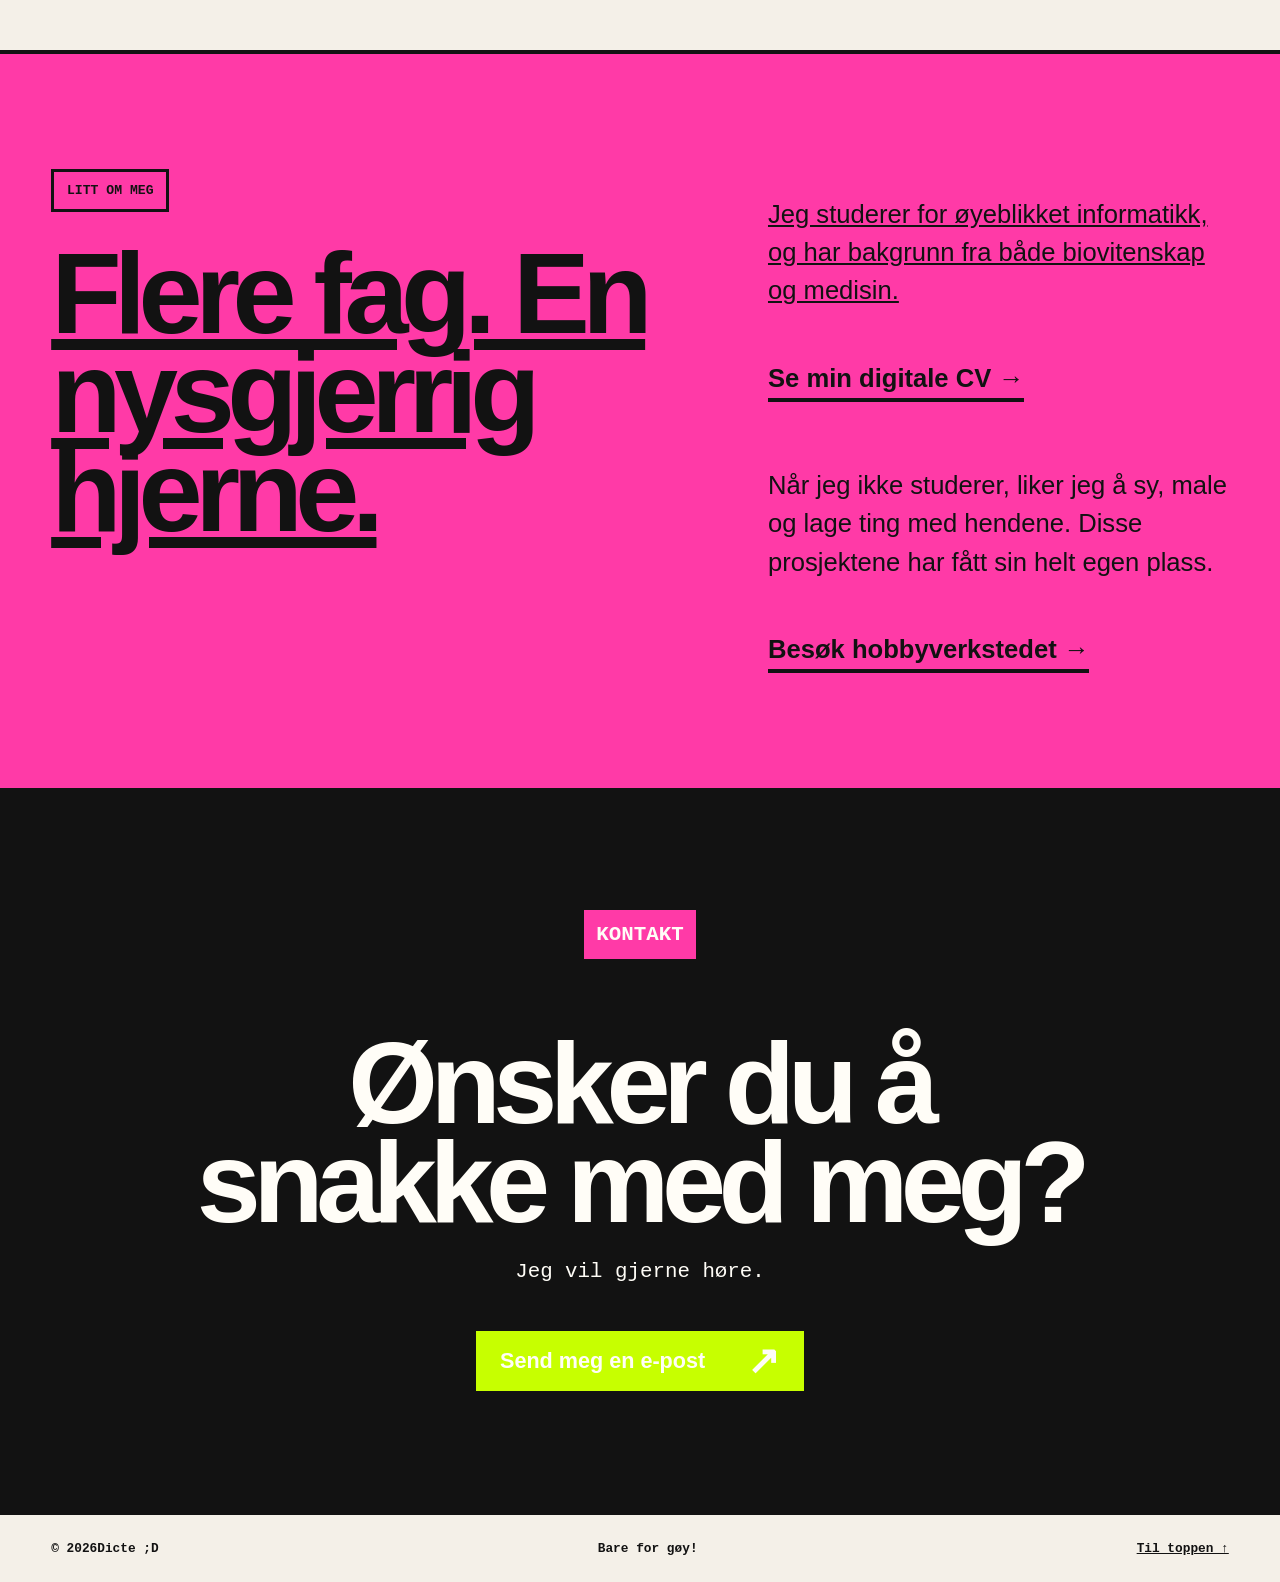
==== commit a58aa1c6: "lagt til mayhem" ====
--- a/index.html
+++ b/index.html
@@ -136,6 +136,25 @@
               >
               Se prosjektet <span aria-hidden="true">↗</span>
               </a>
+            </div>
+          </article>
+
+          <article class="project-card project-card--paper">
+            <div class="project-card__number">03</div>
+            <div class="project-card__content">
+              <p class="eyebrow">INF1400 oblig· Web</p>
+              <h3>Mayhem game</h3>
+              <p>
+                blablabla blablabla blabla tihio              
+              </p>
+              <ul class="tags" aria-label="Teknologier">
+                <li>HTML</li>
+                <li>CSS</li>
+                <li>JavaScript</li>
+
+              <a href="spill/space-mayhem/index.html">
+                Spill Space Mayhem →
+              
             </div>
           </article>
 
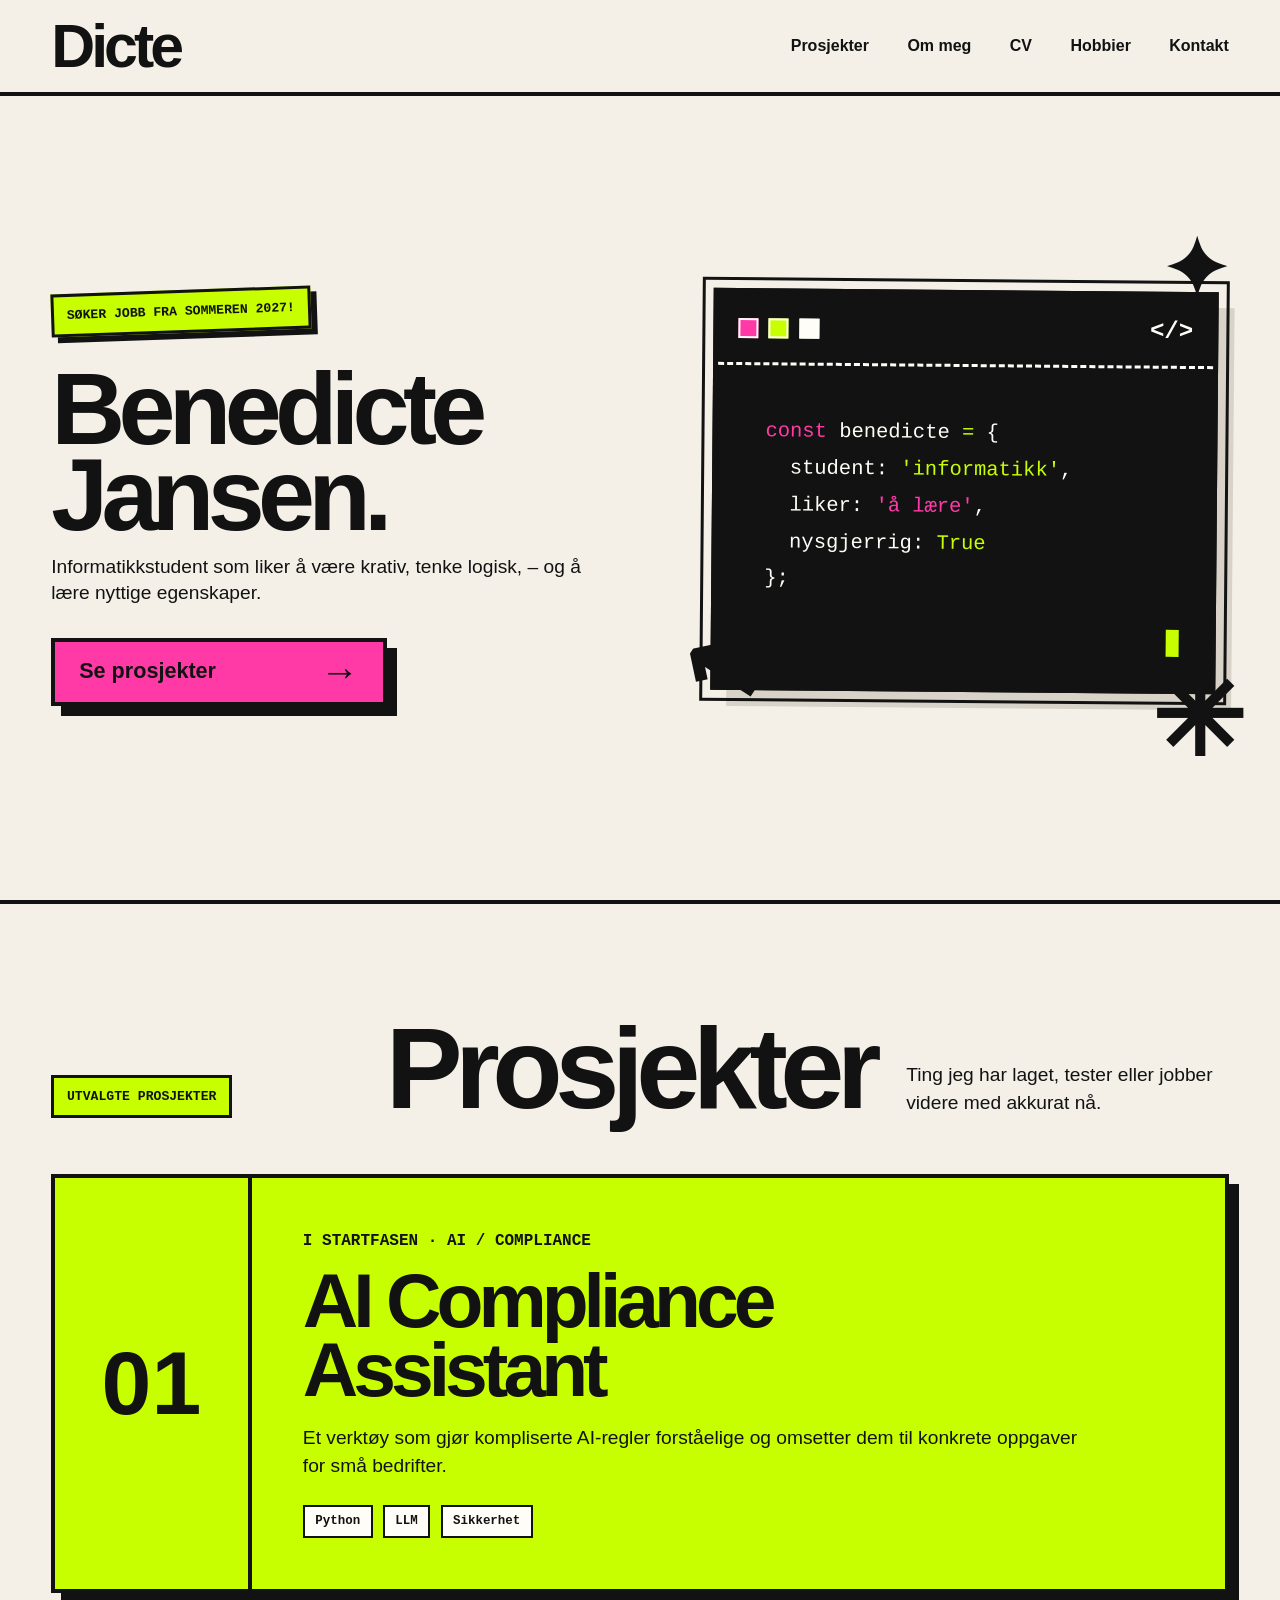
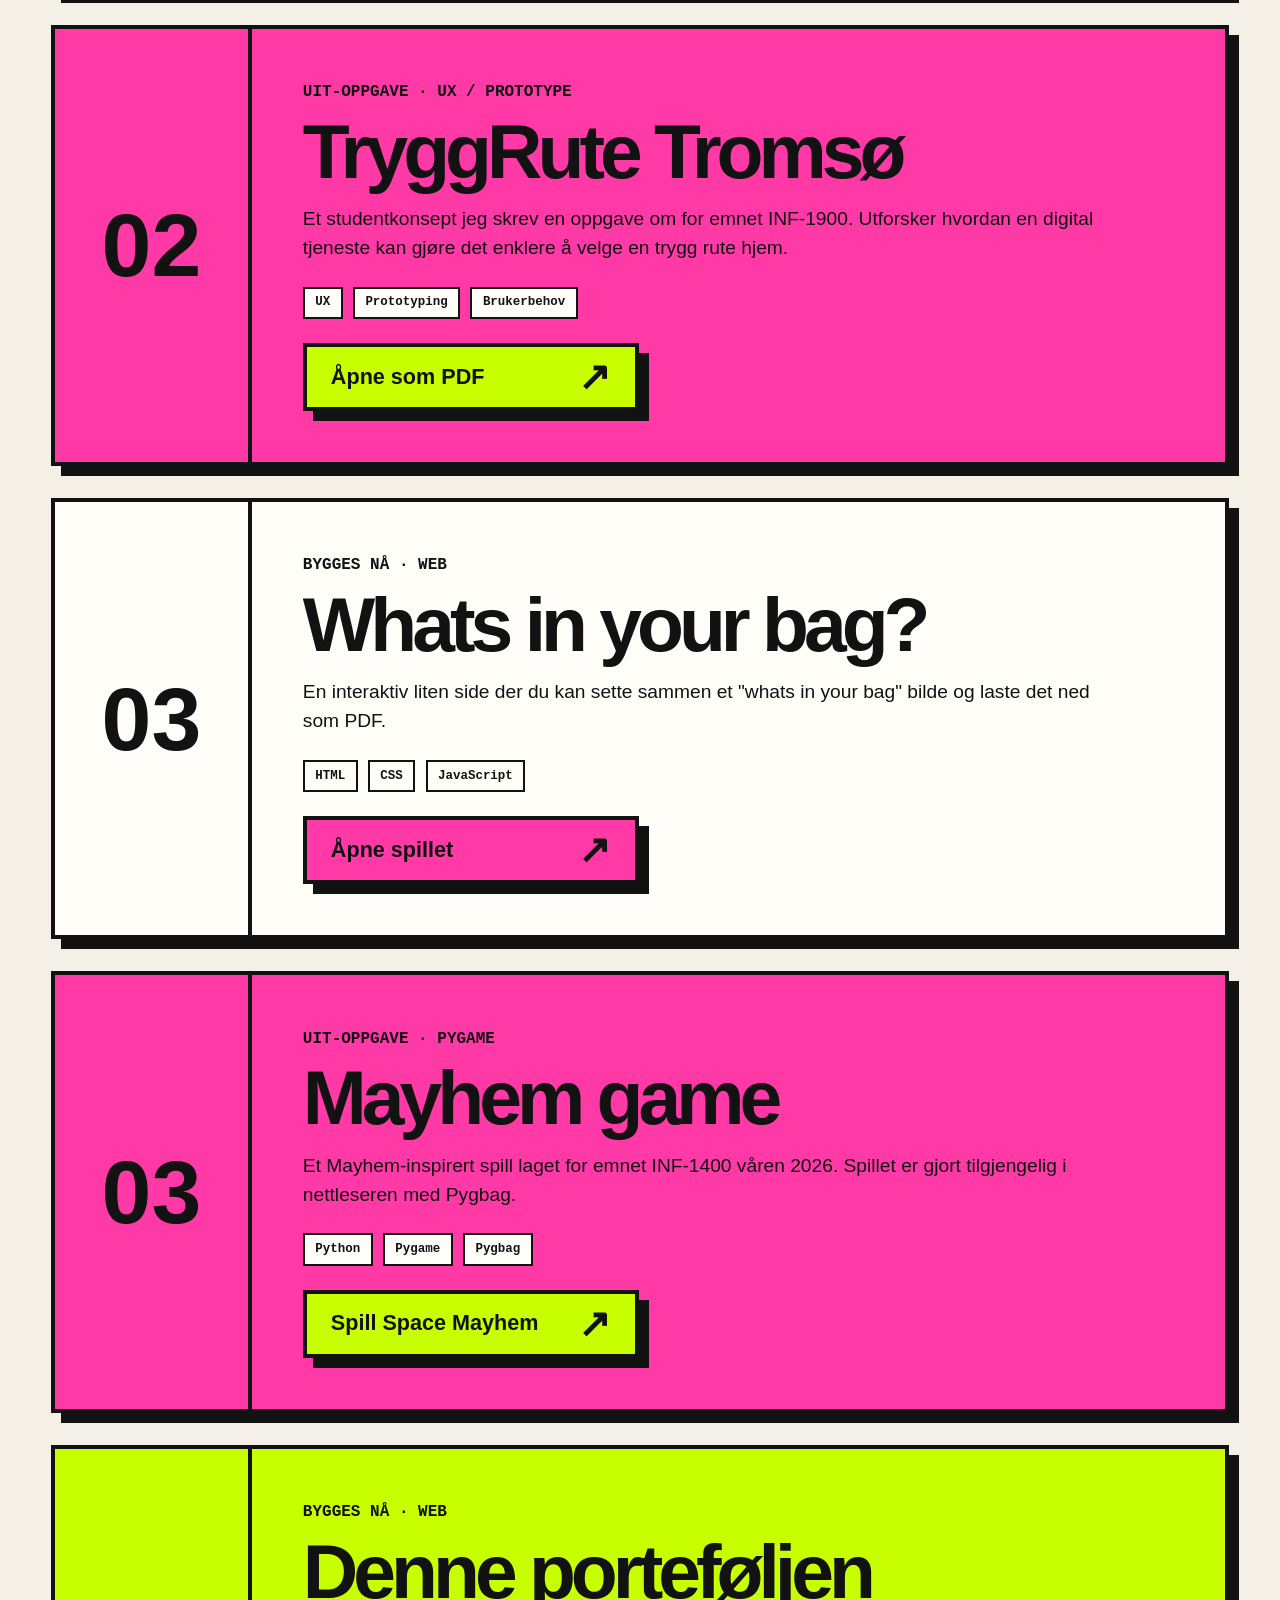
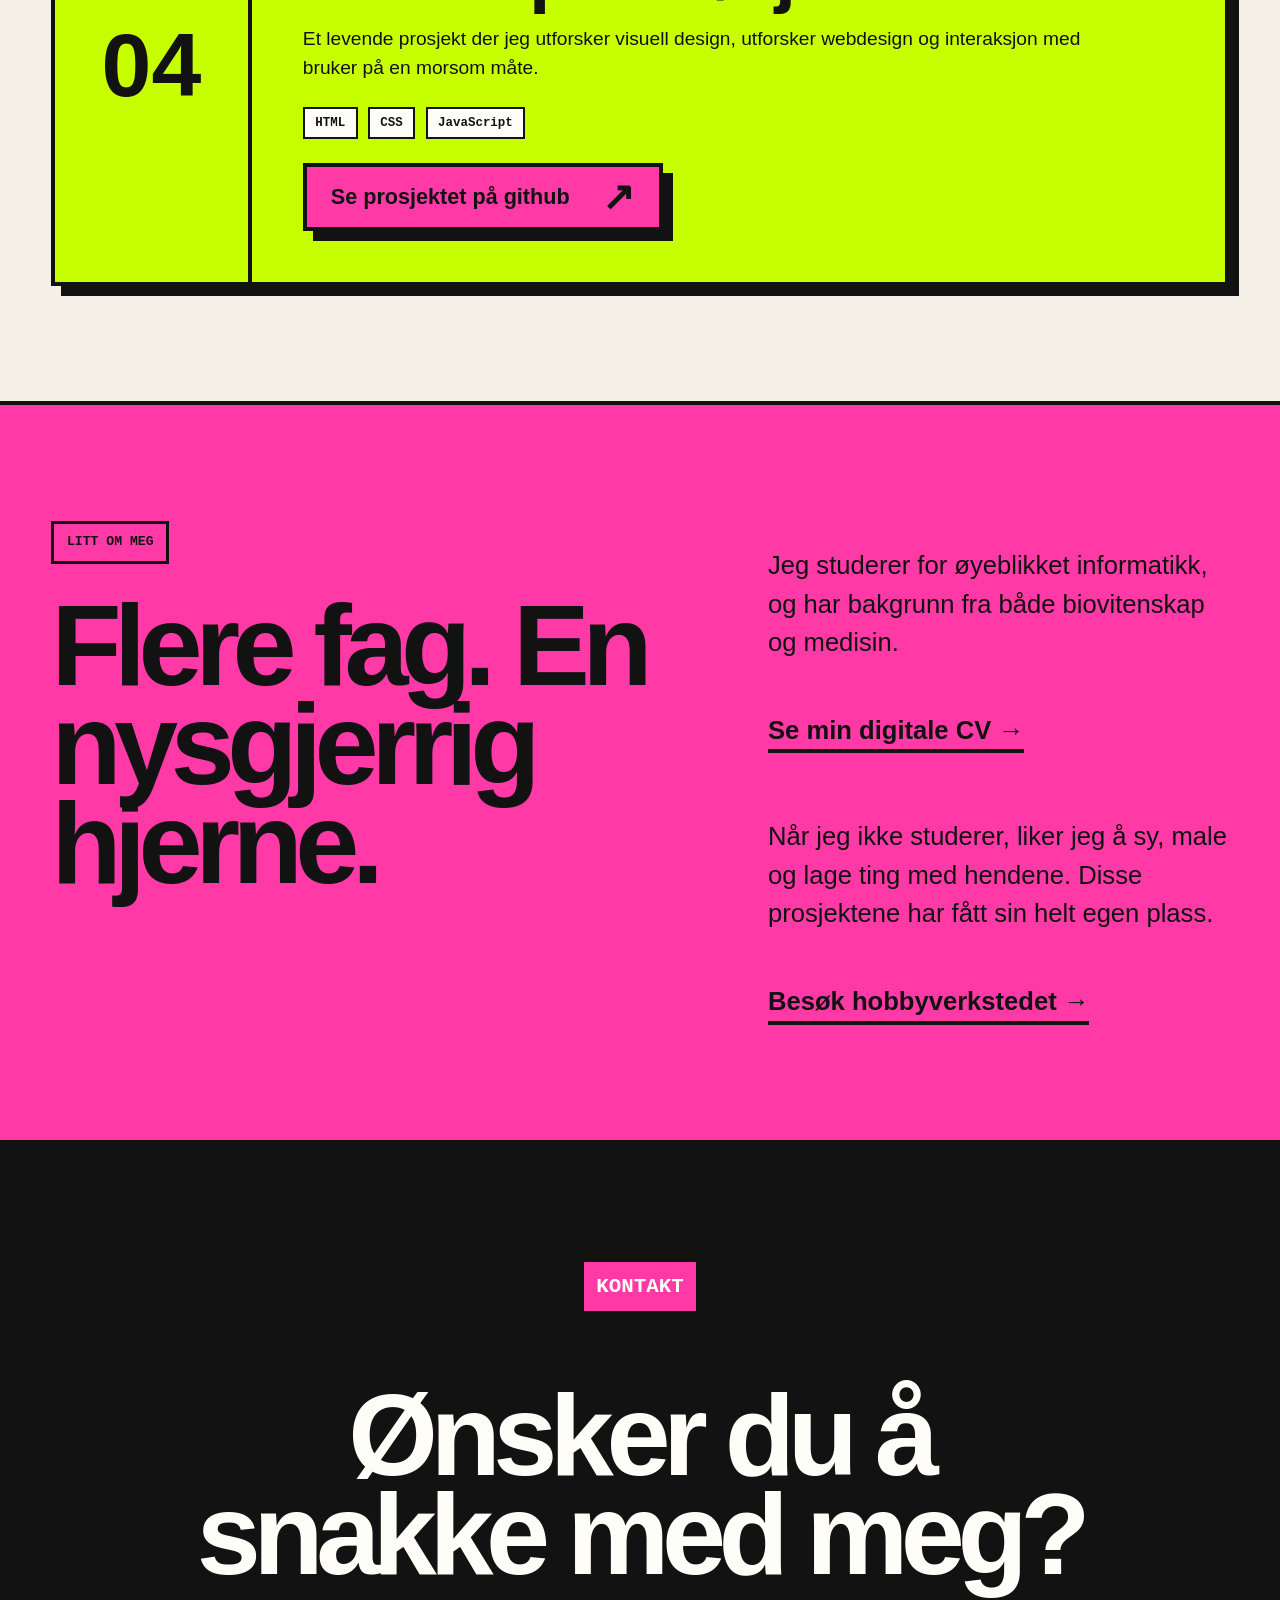
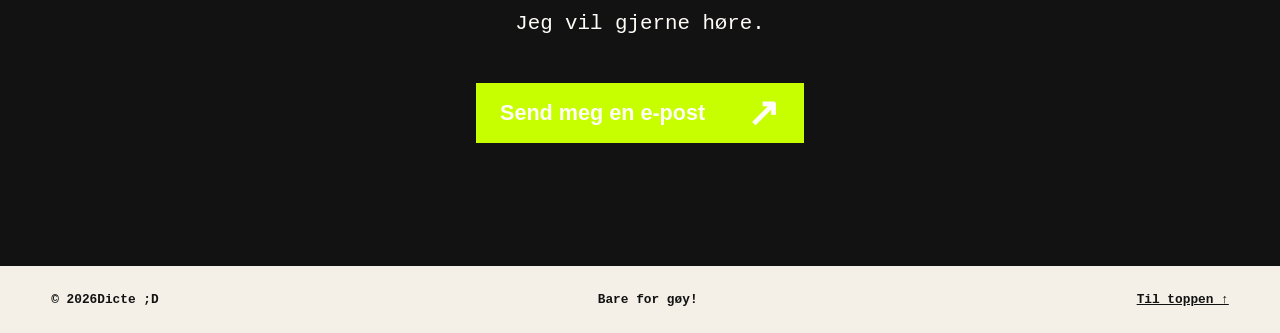
==== commit f4762b1a: "oppdaterte småfeil i utseende" ====
--- a/index.html
+++ b/index.html
@@ -83,7 +83,7 @@
           <article class="project-card project-card--lime">
             <div class="project-card__number">01</div>
             <div class="project-card__content">
-              <p class="eyebrow">Pågående · AI / compliance</p>
+              <p class="eyebrow">I startfasen · AI / compliance</p>
               <h3>AI Compliance Assistant</h3>
               <p>
                 Et verktøy som gjør kompliserte AI-regler forståelige og
@@ -95,16 +95,15 @@
                 <li>Sikkerhet</li>
               </ul>
             </div>
-            <span class="project-card__arrow" aria-hidden="true">↗</span>
           </article>
 
           <article class="project-card project-card--pink">
             <div class="project-card__number">02</div>
             <div class="project-card__content">
-              <p class="eyebrow">Konsept · UX / prototype</p>
+              <p class="eyebrow">UiT-Oppgave · UX / prototype</p>
               <h3>TryggRute Tromsø</h3>
               <p>
-                Et studentkonsept som utforsker hvordan en digital tjeneste kan
+                Et studentkonsept jeg skrev en oppgave om for emnet INF-1900. Utforsker hvordan en digital tjeneste kan
                 gjøre det enklere å velge en trygg rute hjem.
               </p>
               <ul class="tags" aria-label="Teknologier">
@@ -112,9 +111,24 @@
                 <li>Prototyping</li>
                 <li>Brukerbehov</li>
               </ul>
-            </div>
-            <span class="project-card__arrow" aria-hidden="true">↗</span>
-          </article>
+
+              <br>
+
+              <a
+                class="button button--lime"
+                href="filer/tryggrute.pdf"
+                target="_blank"
+                rel="noopener noreferrer"
+            >
+                Åpne som PDF <span aria-hidden="true">↗</span>
+            </a>
+
+            </div>
+          </article>
+
+
+
+
 
           <article class="project-card project-card--paper">
             <div class="project-card__number">03</div>
@@ -122,58 +136,92 @@
               <p class="eyebrow">Bygges nå · Web</p>
               <h3>Whats in your bag?</h3>
               <p>
-                blablabla blablabla blabla tihio              
+                En interaktiv liten side der du kan sette sammen et
+                 "whats in your bag" bilde og laste det ned som PDF.           
               </p>
               <ul class="tags" aria-label="Teknologier">
                 <li>HTML</li>
                 <li>CSS</li>
                 <li>JavaScript</li>
-              <a
-                class="project-card__link"
+              </ul>
+
+              <br>
+
+              <a
+                class="button button--pink"
                 href="prosjekter/whats-in-your-bag/index.html"
                 target="_blank"
                 rel="noopener noreferrer"
+                >
+                Åpne spillet <span aria-hidden="true">↗</span>
+              </a>
+
+            </div>
+          </article>
+
+
+
+
+
+          <article class="project-card project-card--pink">
+            <div class="project-card__number">03</div>
+            <div class="project-card__content">
+              <p class="eyebrow"> UiT-Oppgave · Pygame</p>
+              <h3>Mayhem game</h3>
+              <p>
+                Et Mayhem-inspirert spill laget for emnet INF-1400 våren 2026. 
+                Spillet er gjort tilgjengelig i nettleseren med Pygbag.          
+              </p>
+              <ul class="tags" aria-label="Teknologier">
+                <li>Python</li>
+                <li>Pygame</li>
+                <li>Pygbag</li>
+              </ul>
+
+              <br>
+
+              <a
+                class="button button--lime"
+                href="prosjekter/spill/space-mayhem/index.html"
+                target="_blank"
+                rel="noopener noreferrer"
               >
-              Se prosjektet <span aria-hidden="true">↗</span>
+              Spill Space Mayhem <span aria-hidden="true">↗</span>
               </a>
-            </div>
-          </article>
-
-          <article class="project-card project-card--paper">
-            <div class="project-card__number">03</div>
-            <div class="project-card__content">
-              <p class="eyebrow">INF1400 oblig· Web</p>
-              <h3>Mayhem game</h3>
-              <p>
-                blablabla blablabla blabla tihio              
-              </p>
+          
+              
+            </div>
+          </article>
+
+          <article class="project-card project-card--lime">
+            <div class="project-card__number">04</div>
+            <div class="project-card__content">
+              <p class="eyebrow">Bygges nå · Web</p>
+              <h3>Denne porteføljen</h3>
+              <p>
+                Et levende prosjekt der jeg utforsker visuell design, 
+                utforsker webdesign og interaksjon med bruker på en morsom måte.
+              </p>
+
               <ul class="tags" aria-label="Teknologier">
                 <li>HTML</li>
                 <li>CSS</li>
                 <li>JavaScript</li>
-
-              <a href="spill/space-mayhem/index.html">
-                Spill Space Mayhem →
-              
-            </div>
-          </article>
-
-          <article class="project-card project-card--paper">
-            <div class="project-card__number">04</div>
-            <div class="project-card__content">
-              <p class="eyebrow">Bygges nå · Web</p>
-              <h3>Denne porteføljen</h3>
-              <p>
-                Et levende prosjekt der jeg utforsker visuell design,
-                tilgjengelighet og interaksjon med moderne webteknologi.
-              </p>
-              <ul class="tags" aria-label="Teknologier">
-                <li>HTML</li>
-                <li>CSS</li>
-                <li>JavaScript</li>
-              </ul>
-            </div>
-            <span class="project-card__arrow" aria-hidden="true">↗</span>
+              </ul>
+
+              <br>
+
+              <a
+                class="button button--pink"
+                href="https://github.com/dicteaj/portflje"
+                target="_blank"
+                rel="noopener noreferrer"
+              >
+              Se prosjektet på github <span aria-hidden="true">↗</span>
+              </a>
+
+            </div>
+            
           </article>
 
 
